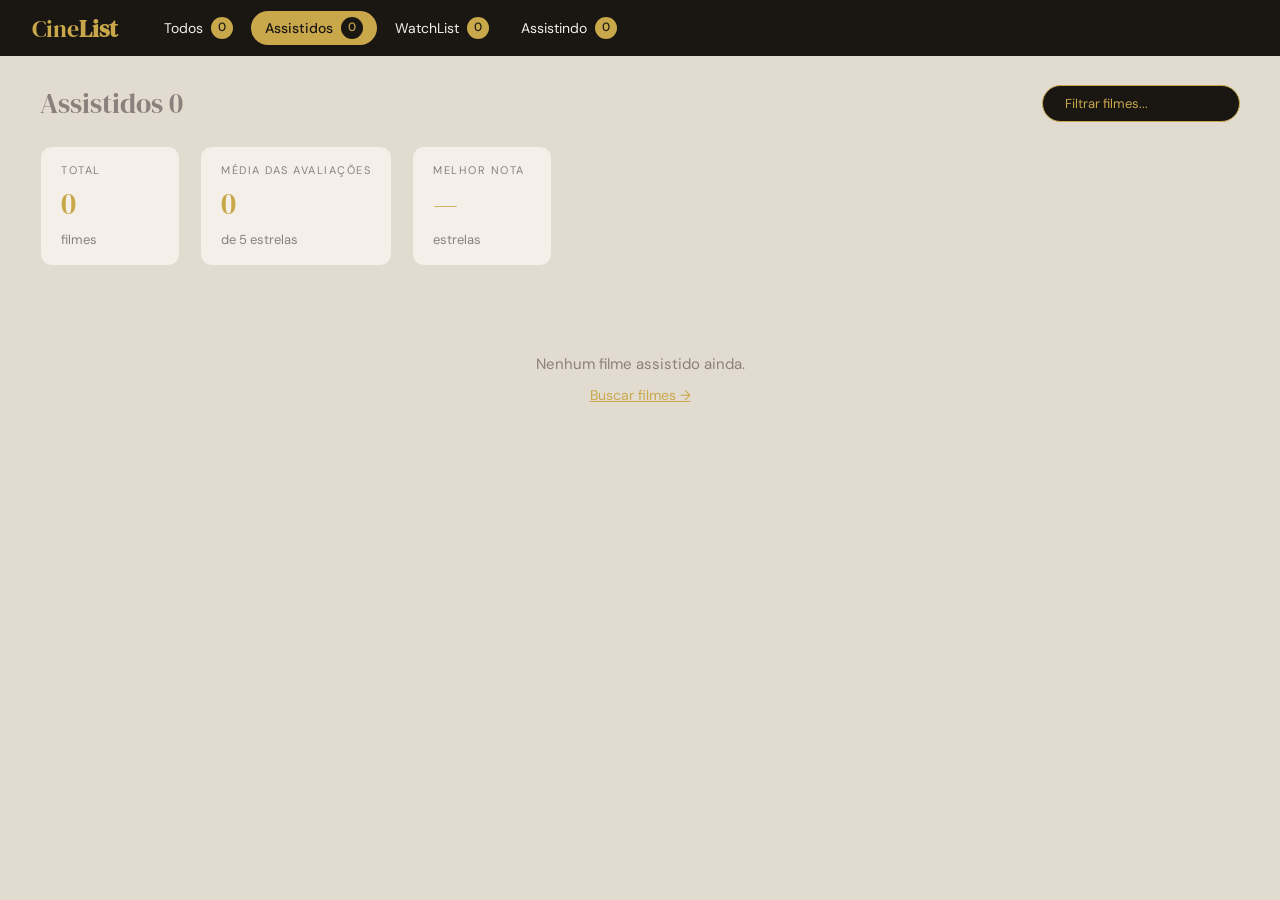
==== assistidos.html @ 78047ee7 "repaginacao" ====
<!DOCTYPE html>
<html lang="pt-br">
<head>
    <meta charset="UTF-8">
    <meta name="viewport" content="width=device-width, initial-scale=1.0">
    <title>CineList — Assistidos</title>
    <link href="https://fonts.googleapis.com/css2?family=DM+Serif+Display:ital@0;1&family=DM+Sans:opsz,wght@9..40,300;9..40,400;9..40,500&display=swap" rel="stylesheet">
    <link rel="stylesheet" href="style.css">
</head>
<body>
    <header class="header">
        <h1>Cine<strong>List</strong></h1>
        <nav class="menu">
            <a href="todos.html">Todos <span id="nav-todos">0</span></a>
            <a href="assistidos.html" class="ativo">Assistidos <span id="nav-assistidos">0</span></a>
            <a href="watchlist.html">WatchList <span id="nav-watchlist">0</span></a>
            <a href="assistindo.html">Assistindo <span id="nav-assistindo">0</span></a>
        </nav>
    </header>

    <main>
        <div id="todos">
            <h2>Assistidos <span id="contador">0</span></h2>
            <div id="pesquisa">
                <input type="text" id="buscador" placeholder="Filtrar filmes...">
            </div>
        </div>

        <div class="cards">
            <div class="card">
                <p class="label">Total</p>
                <h2 id="card-total">0</h2>
                <span>filmes</span>
            </div>
            <div class="card">
                <p class="label">Média das avaliações</p>
                <h2 id="card-media">0</h2>
                <span>de 5 estrelas</span>
            </div>
            <div class="card">
                <p class="label">Melhor nota</p>
                <h2 id="card-melhor">—</h2>
                <span>estrelas</span>
            </div>
        </div>

        <div class="filmes" id="lista-filmes"></div>

        <div id="vazio" class="vazio hidden">
            <p>Nenhum filme assistido ainda.</p>
            <a href="index.html">Buscar filmes →</a>
        </div>
    </main>

    <!-- MODAL DE DETALHES -->
    <div id="modal">
        <div class="modal-content">
            <h2 id="tituloFilme"></h2>
            <img id="posterDetalhe" style="width:100%; border-radius:10px;" alt="">
            <p id="descricaoFilme"></p>
            <p id="suaNota"></p>

            <label>Alterar nota</label>
            <div class="rating">
                <span data-value="1">★</span>
                <span data-value="2">★</span>
                <span data-value="3">★</span>
                <span data-value="4">★</span>
                <span data-value="5">★</span>
            </div>

            <label>Categoria</label>
            <select id="categoriaFilme">
                <option value="Favorito">Favorito</option>
                <option value="Assistido">Assistido</option>
                <option value="Quero ver">Quero ver</option>
                <option value="Assistindo">Assistindo</option>
            </select>

            <div class="modal-actions">
                <button id="salvar">Salvar</button>
                <button id="remover" class="btn-remover">Remover</button>
                <button id="fecharModal">Cancelar</button>
            </div>
        </div>
    </div>

    <script src="shared.js"></script>
    <script>
        inicializarPagina("Assistido");
    </script>
</body>
</html>
---- style.css ----
@import url('https://fonts.googleapis.com/css2?family=DM+Serif+Display:ital@0;1&family=DM+Sans:opsz,wght@9..40,300;9..40,400;9..40,500&display=swap');

:root {
    --cream: #eae4dc;
    --card-bg: #f4efe9;
    --ink: #1a1612;
    --gold: #C9A84C;
    --muted: #8a817c;
    --border: #e2dbd0;
}

* {
    box-sizing: border-box;
    margin: 0;
    padding: 0;
}

body {
    background-color: var(--border);
    font-family: 'DM Sans', sans-serif;
    color: var(--ink);
    font-size: 16px; /* CORRIGIDO: estava 30px, deixava tudo gigante */
}

/* ---- HEADER ---- */
.header {
    background-color: var(--ink);
    padding: 0 32px;
    height: 56px;
    display: flex;
    align-items: center;
    gap: 32px;
}

.header h1 {
    color: var(--gold);
    font-family: 'DM Serif Display', serif;
    font-weight: 400;
    font-size: 24px;
    white-space: nowrap;
    flex-shrink: 0;
}

.menu {
    display: flex;
    gap: 4px;
    flex: 1;
}

.menu a {
    display: flex;
    align-items: center;
    gap: 8px;
    padding: 6px 14px;
    border-radius: 999px;
    background: transparent;
    border: none;
    color: var(--card-bg);
    text-decoration: none;
    font-size: 14px;
    transition: background 0.15s, color 0.15s;
}

.menu a:hover {
    color: var(--ink);
    background: var(--gold);
}

.menu a span {
    background-color: var(--gold);
    color: var(--ink);
    padding: 1px 7px;
    border-radius: 999px;
    font-size: 12px;
    font-weight: 500;
    line-height: 1.6;
}

.menu a:hover span {
    background: #000000;
    color: var(--card-bg);
}

/* ---- MAIN ---- */
main {
    padding: 28px 40px;
}

#todos {
    display: flex;
    justify-content: space-between;
    align-items: center;
    margin-bottom: 24px;
}

#todos h2 {
    font-family: 'DM Serif Display', serif;
    font-size: 28px;
    font-weight: 400;
    color: var(--muted);
}

#pesquisa {
    display: flex;
    gap: 10px;
    align-items: center;
}

/* ---- BOTÕES DE PESQUISA ---- */
#buscar,
#adicionarModal {
    background-color: var(--ink);
    color: var(--gold);
    border: 1px solid var(--gold);
    border-radius: 20px;
    padding: 9px 22px;
    font-family: 'DM Sans', sans-serif;
    font-size: 13px;
    cursor: pointer;
    transition: background 0.2s, color 0.2s;
}

#buscar:hover,
#adicionarModal:hover {
    background-color: var(--gold);
    color: var(--ink);
    font-weight: bold;
}

#adicionarModal {
    border: 2px solid var(--border);
    font-weight: bold;
}

#buscador {
    background-color: var(--ink);
    color: var(--gold);
    border: 1px solid var(--gold);
    border-radius: 20px;
    padding: 9px 22px;
    font-family: 'DM Sans', sans-serif;
    font-size: 13px;
    cursor: text;
    transition: background 0.2s, color 0.2s;
    outline: none;
}

#buscador:hover,
#buscador:focus {
    background-color: var(--gold);
    color: var(--ink);
}

#buscador::placeholder {
    color: var(--gold);
}

#buscador:hover::placeholder,
#buscador:focus::placeholder {
    color: var(--ink);
}

/* ---- CARDS DE STATS ---- */
.cards {
    display: flex;
    gap: 20px;
    flex-wrap: wrap;
    margin-bottom: 28px;
}

.card {
    background-color: var(--card-bg);
    padding: 16px 20px;
    border-radius: 12px;
    min-width: 140px;
    border: 1px solid var(--border);
    transition: transform 0.2s, background 0.2s;
}

.card .label {
    font-size: 11px;
    letter-spacing: 1.5px;
    text-transform: uppercase;
    color: var(--muted);
    margin: 0 0 6px;
}

.card h2 {
    font-family: 'DM Serif Display', serif;
    font-size: 30px;
    font-weight: 400;
    color: var(--gold);
    margin: 0 0 4px;
}

.card span {
    font-size: 13px;
    color: var(--muted);
}

.card:hover {
    transform: scale(1.05);
    background-color: var(--muted);
}

.card:hover .label {
    color: var(--ink);
}

.card:hover span {
    color: var(--ink);
}

/* ---- FILTROS ---- */
.filtros {
    display: flex;
    gap: 4px;
    flex-wrap: wrap;
}

/* CORRIGIDO: era #categoria (id duplicado), agora é .categoria */
.categoria a {
    display: inline-flex;
    align-items: center;
    padding: 6px 16px;
    margin: 4px;
    border-radius: 999px;
    background: var(--card-bg);
    border: 1px solid var(--border);
    color: var(--gold);
    text-decoration: none;
    font-size: 13px;
    font-weight: 500;
    transition: background 0.15s, color 0.15s;
}

.categoria a:hover {
    color: var(--ink);
    background: var(--gold);
}

/* ---- FILMES ---- */
.filmes {
    display: flex;
    flex-wrap: wrap;
    gap: 20px;
}

.movie {
    background-color: var(--card-bg);
    border: 1px solid var(--border);
    border-radius: 12px;
    overflow: hidden;
    width: 200px;
    padding: 10px;
    transition: transform 0.2s, box-shadow 0.2s;
    cursor: pointer;
    position: relative;
    display: flex;
    flex-direction: column;
    gap: 8px;
}

.movie:hover {
    transform: translateY(-4px);
    box-shadow: 0 10px 24px rgba(0,0,0,0.12);
}

.movie img {
    width: 100%;
    aspect-ratio: 2/3;
    object-fit: cover;
    border-radius: 8px;
    display: block;
}

.movie .nome {
    font-family: 'DM Serif Display', serif;
    font-size: 14px;
    color: var(--gold);
    text-decoration: underline;
}

.movie .diretor,
.movie .genero {
    font-size: 12px;
    color: var(--muted);
}

.status {
    display: inline-block;
    background-color: var(--gold);
    color: var(--ink);
    font-size: 11px;
    font-weight: 500;
    padding: 2px 8px;
    border-radius: 999px;
    position: absolute;
    top: 14px;
    right: 14px;
}

/* ---- MODAL ---- */

/* CORRIGIDO: era display:none com classe .hidden no HTML;
   agora o modal começa oculto via CSS e ativa com .active */
#modal {
    position: fixed;
    inset: 0;
    background: rgba(0, 0, 0, 0.65);
    backdrop-filter: blur(6px);
    display: none;          /* oculto por padrão */
    align-items: center;
    justify-content: center;
    z-index: 9999;
}

#modal.active {
    display: flex;          /* visível quando JS adiciona .active */
}

.modal-content {
    background: var(--card-bg);
    color: var(--ink);
    padding: 28px;
    border-radius: 20px;
    border: 1px solid var(--border);
    width: 420px;
    max-width: 90%;
    max-height: 90vh;
    overflow-y: auto;
    display: flex;
    flex-direction: column;
    gap: 14px;
    box-shadow: 0 20px 60px rgba(0,0,0,0.25);
    animation: fadeIn 0.25s ease;
}

.modal-content h2 {
    font-family: 'DM Serif Display', serif;
    color: var(--gold);
    font-size: 22px;
}

.modal-content label {
    font-size: 13px;
    color: var(--muted);
    font-weight: 500;
}

#infoExtra {
    font-size: 13px;
    color: var(--muted);
}

#descricaoFilme {
    font-size: 13px;
    color: var(--muted);
    line-height: 1.5;
}

#notaGeral,
#suaNota {
    font-size: 13px;
    font-weight: 400;
    color: var(--ink);
}

.rating {
    display: flex;
    gap: 6px;
}

.rating span {
    font-size: 26px;
    color: var(--border);
    cursor: pointer;
    transition: 0.2s;
}

.rating span:hover,
.rating span.active {
    color: var(--gold);
    transform: scale(1.2);
}

.modal-content select {
    padding: 10px;
    border-radius: 10px;
    border: 1px solid var(--border);
    background: white;
    font-family: 'DM Sans', sans-serif;
    font-size: 14px;
    color: var(--ink);
}

.modal-actions {
    display: flex;
    justify-content: space-between;
    gap: 10px;
}

.modal-actions button {
    flex: 1;
    padding: 10px;
    border-radius: 999px;
    border: none;
    font-size: 14px;
    font-weight: bold;
    cursor: pointer;
    transition: 0.2s;
}

#salvar {
    background: var(--gold);
    color: var(--ink);
}

#salvar:hover {
    transform: scale(1.05);
}

#fecharModal {
    background: transparent;
    border: 1px solid var(--border) !important;
    color: var(--ink);
}

#fecharModal:hover {
    background: var(--border);
}

@keyframes fadeIn {
    from {
        opacity: 0;
        transform: translateY(10px);
    }
    to {
        opacity: 1;
        transform: translateY(0);
    }
}

/* ---- LINK ATIVO NO MENU ---- */
.menu a.ativo {
    background: var(--gold);
    color: var(--ink);
    font-weight: 500;
}

.menu a.ativo span {
    background: var(--ink);
    color: var(--gold);
}

/* ---- BOTÃO REMOVER ---- */
.btn-remover {
    background: transparent !important;
    border: 1px solid #c0392b !important;
    color: #c0392b !important;
}

.btn-remover:hover {
    background: #c0392b !important;
    color: #fff !important;
}

/* ---- ESTADO VAZIO ---- */
.vazio {
    text-align: center;
    padding: 60px 20px;
    color: var(--muted);
    font-size: 15px;
    display: flex;
    flex-direction: column;
    align-items: center;
    gap: 12px;
}

.vazio a {
    color: var(--gold);
    text-decoration: underline;
    font-size: 14px;
}

.hidden {
    display: none !important;
}

/* ---- TOAST ---- */
#toast {
    position: fixed;
    bottom: 32px;
    left: 50%;
    transform: translateX(-50%) translateY(20px);
    background: var(--ink);
    color: var(--gold);
    border: 1px solid var(--gold);
    padding: 10px 24px;
    border-radius: 999px;
    font-size: 14px;
    font-weight: 500;
    opacity: 0;
    pointer-events: none;
    transition: opacity 0.3s ease, transform 0.3s ease;
    z-index: 99999;
}

#toast.show {
    opacity: 1;
    transform: translateX(-50%) translateY(0);
}
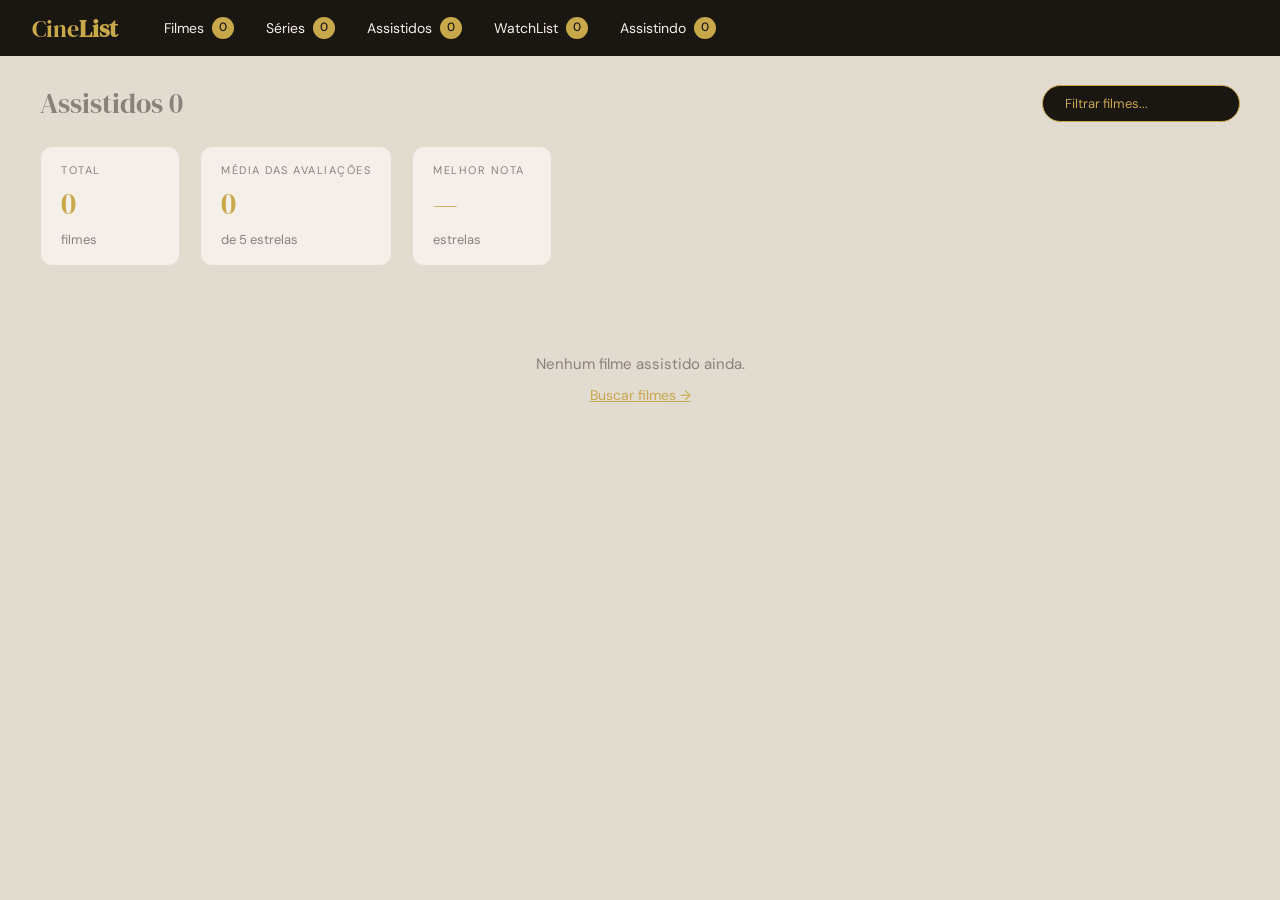
==== commit cc4f1ad5: "series" ====
--- a/assistidos.html
+++ b/assistidos.html
@@ -8,16 +8,16 @@
     <link rel="stylesheet" href="style.css">
 </head>
 <body>
-    <header class="header">
-        <h1>Cine<strong>List</strong></h1>
-        <nav class="menu">
-            <a href="todos.html">Todos <span id="nav-todos">0</span></a>
-            <a href="assistidos.html" class="ativo">Assistidos <span id="nav-assistidos">0</span></a>
-            <a href="watchlist.html">WatchList <span id="nav-watchlist">0</span></a>
-            <a href="assistindo.html">Assistindo <span id="nav-assistindo">0</span></a>
-        </nav>
-    </header>
-
+<header class="header">
+    <h1>Cine<strong>List</strong></h1>
+    <nav class="menu">
+        <a href="index.html">Filmes <span id="nav-count-filmes">0</span></a>
+        <a href="series.html">Séries <span id="nav-count-series">0</span></a>
+        <a href="assistidos.html">Assistidos <span id="nav-count-assistidos">0</span></a>
+        <a href="watchlist.html">WatchList <span id="nav-count-watchlist">0</span></a>
+        <a href="assistindo.html">Assistindo <span id="nav-count-assistindo">0</span></a>
+    </nav>
+</header>
     <main>
         <div id="todos">
             <h2>Assistidos <span id="contador">0</span></h2>
@@ -84,7 +84,7 @@
             </div>
         </div>
     </div>
-
+    <script src="nav-counts.js"></script>
     <script src="shared.js"></script>
     <script>
         inicializarPagina("Assistido");
--- a/style.css
+++ b/style.css
@@ -19,7 +19,7 @@
     background-color: var(--border);
     font-family: 'DM Sans', sans-serif;
     color: var(--ink);
-    font-size: 16px; /* CORRIGIDO: estava 30px, deixava tudo gigante */
+    font-size: 16px;
 }
 
 /* ---- HEADER ---- */
@@ -218,7 +218,6 @@
     flex-wrap: wrap;
 }
 
-/* CORRIGIDO: era #categoria (id duplicado), agora é .categoria */
 .categoria a {
     display: inline-flex;
     align-items: center;
@@ -301,22 +300,19 @@
 }
 
 /* ---- MODAL ---- */
-
-/* CORRIGIDO: era display:none com classe .hidden no HTML;
-   agora o modal começa oculto via CSS e ativa com .active */
 #modal {
     position: fixed;
     inset: 0;
     background: rgba(0, 0, 0, 0.65);
     backdrop-filter: blur(6px);
-    display: none;          /* oculto por padrão */
+    display: none;
     align-items: center;
     justify-content: center;
     z-index: 9999;
 }
 
 #modal.active {
-    display: flex;          /* visível quando JS adiciona .active */
+    display: flex;
 }
 
 .modal-content {
@@ -431,14 +427,8 @@
 }
 
 @keyframes fadeIn {
-    from {
-        opacity: 0;
-        transform: translateY(10px);
-    }
-    to {
-        opacity: 1;
-        transform: translateY(0);
-    }
+    from { opacity: 0; transform: translateY(10px); }
+    to { opacity: 1; transform: translateY(0); }
 }
 
 /* ---- LINK ATIVO NO MENU ---- */
@@ -509,4 +499,203 @@
 #toast.show {
     opacity: 1;
     transform: translateX(-50%) translateY(0);
+}
+
+/* ---- FILTRO ATIVO ---- */
+.categoria a.filtro-ativo {
+    background: var(--gold);
+    color: var(--ink);
+    border-color: var(--gold);
+    font-weight: 500;
+}
+
+/* nota do TMDB nos cards */
+.nota-tmdb {
+    font-size: 12px;
+    color: var(--muted);
+}
+
+/* ======================================
+   NOVOS ESTILOS — SÉRIES
+   ====================================== */
+
+/* Toggle Filme / Série */
+.tipo-toggle {
+    display: flex;
+    background: var(--ink);
+    border-radius: 999px;
+    padding: 3px;
+    gap: 2px;
+    border: 1px solid var(--gold);
+}
+
+.toggle-btn {
+    background: transparent;
+    border: none;
+    color: var(--gold);
+    font-family: 'DM Sans', sans-serif;
+    font-size: 13px;
+    padding: 5px 16px;
+    border-radius: 999px;
+    cursor: pointer;
+    transition: background 0.15s, color 0.15s;
+}
+
+.toggle-btn.active {
+    background: var(--gold);
+    color: var(--ink);
+    font-weight: 500;
+}
+
+/* Badge tipo (Filme / Série) no card */
+.badge-tipo {
+    position: absolute;
+    top: 14px;
+    left: 14px;
+    font-size: 10px;
+    font-weight: 600;
+    padding: 2px 8px;
+    border-radius: 999px;
+    letter-spacing: 0.4px;
+}
+
+.badge-filme {
+    background: rgba(201, 168, 76, 0.15);
+    color: var(--gold);
+    border: 1px solid var(--gold);
+}
+
+.badge-serie {
+    background: rgba(26, 22, 18, 0.75);
+    color: var(--card-bg);
+    border: 1px solid var(--card-bg);
+}
+
+/* Seção de séries no modal */
+#secao-series {
+    display: flex;
+    flex-direction: column;
+    gap: 10px;
+}
+
+/* Abas de temporadas */
+.seasons-tabs {
+    display: flex;
+    gap: 6px;
+    flex-wrap: wrap;
+}
+
+.s-tab {
+    background: transparent;
+    border: 1px solid var(--border);
+    border-radius: 999px;
+    padding: 4px 14px;
+    font-size: 12px;
+    font-family: 'DM Sans', sans-serif;
+    color: var(--muted);
+    cursor: pointer;
+    transition: all 0.15s;
+}
+
+.s-tab:hover {
+    border-color: var(--gold);
+    color: var(--gold);
+}
+
+.s-tab.active {
+    background: var(--gold);
+    color: var(--ink);
+    border-color: var(--gold);
+    font-weight: 500;
+}
+
+/* Lista de episódios */
+#episodios-lista {
+    display: flex;
+    flex-direction: column;
+    gap: 6px;
+    max-height: 220px;
+    overflow-y: auto;
+    padding-right: 4px;
+}
+
+#episodios-lista::-webkit-scrollbar {
+    width: 4px;
+}
+
+#episodios-lista::-webkit-scrollbar-track {
+    background: var(--border);
+    border-radius: 4px;
+}
+
+#episodios-lista::-webkit-scrollbar-thumb {
+    background: var(--gold);
+    border-radius: 4px;
+}
+
+.ep-row {
+    display: flex;
+    align-items: center;
+    justify-content: space-between;
+    background: var(--cream);
+    border: 1px solid var(--border);
+    border-radius: 8px;
+    padding: 7px 12px;
+    gap: 8px;
+}
+
+.ep-info {
+    display: flex;
+    align-items: center;
+    gap: 8px;
+    flex: 1;
+    min-width: 0;
+}
+
+.ep-num {
+    font-size: 11px;
+    font-weight: 600;
+    color: var(--gold);
+    flex-shrink: 0;
+}
+
+.ep-nome {
+    font-size: 12px;
+    color: var(--ink);
+    white-space: nowrap;
+    overflow: hidden;
+    text-overflow: ellipsis;
+}
+
+.ep-stars {
+    display: flex;
+    gap: 3px;
+    flex-shrink: 0;
+}
+
+.ep-star {
+    font-size: 14px;
+    color: var(--border);
+    cursor: pointer;
+    transition: color 0.15s, transform 0.1s;
+}
+
+.ep-star:hover,
+.ep-star.active {
+    color: var(--gold);
+}
+
+.ep-star:hover {
+    transform: scale(1.2);
+}
+
+/* ---- LOGO CLICÁVEL ---- */
+.logo-link {
+    text-decoration: none;
+    flex-shrink: 0;
+}
+
+.logo-link:hover h1 {
+    opacity: 0.85;
+    transition: opacity 0.15s;
 }
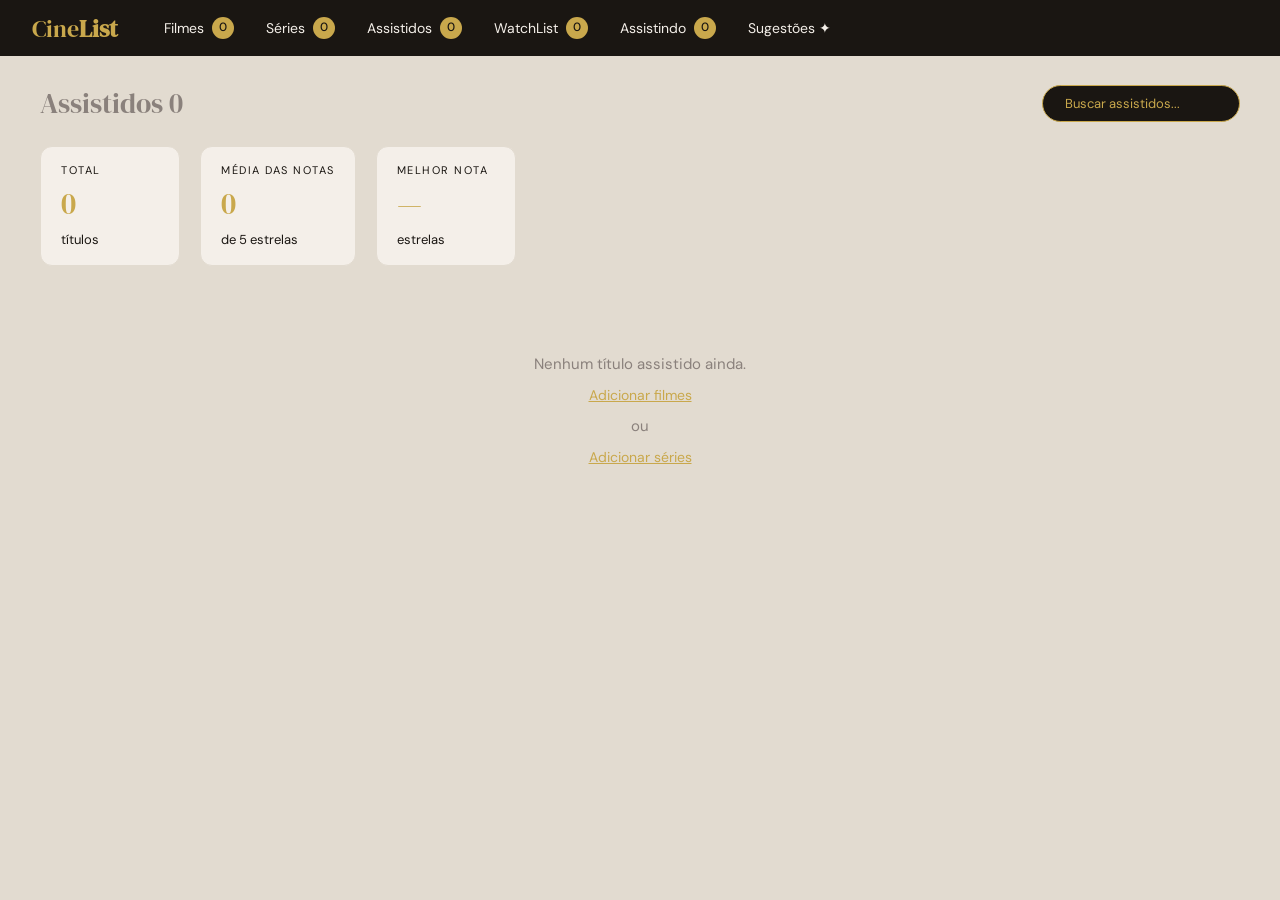
==== commit 70630c8c: "consertar erros" ====
--- a/assistidos.html
+++ b/assistidos.html
@@ -8,21 +8,23 @@
     <link rel="stylesheet" href="style.css">
 </head>
 <body>
-<header class="header">
-    <h1>Cine<strong>List</strong></h1>
-    <nav class="menu">
-        <a href="index.html">Filmes <span id="nav-count-filmes">0</span></a>
-        <a href="series.html">Séries <span id="nav-count-series">0</span></a>
-        <a href="assistidos.html">Assistidos <span id="nav-count-assistidos">0</span></a>
-        <a href="watchlist.html">WatchList <span id="nav-count-watchlist">0</span></a>
-        <a href="assistindo.html">Assistindo <span id="nav-count-assistindo">0</span></a>
-    </nav>
-</header>
+    <header class="header">
+        <a href="index.html" class="logo-link"><h1>Cine<strong>List</strong></h1></a>
+        <nav class="menu">
+            <a href="index.html">Filmes <span id="nav-count-filmes">0</span></a>
+            <a href="series.html">Séries <span id="nav-count-series">0</span></a>
+            <a href="assistidos.html">Assistidos <span id="nav-count-assistidos">0</span></a>
+            <a href="watchlist.html">WatchList <span id="nav-count-watchlist">0</span></a>
+            <a href="assistindo.html">Assistindo <span id="nav-count-assistindo">0</span></a>
+            <a href="sugestoes.html">Sugestões ✦</a>
+        </nav>
+    </header>
+
     <main>
         <div id="todos">
             <h2>Assistidos <span id="contador">0</span></h2>
             <div id="pesquisa">
-                <input type="text" id="buscador" placeholder="Filtrar filmes...">
+                <input type="text" id="buscador" placeholder="Buscar assistidos...">
             </div>
         </div>
 
@@ -30,10 +32,10 @@
             <div class="card">
                 <p class="label">Total</p>
                 <h2 id="card-total">0</h2>
-                <span>filmes</span>
+                <span>títulos</span>
             </div>
             <div class="card">
-                <p class="label">Média das avaliações</p>
+                <p class="label">Média das notas</p>
                 <h2 id="card-media">0</h2>
                 <span>de 5 estrelas</span>
             </div>
@@ -44,15 +46,13 @@
             </div>
         </div>
 
-        <div class="filmes" id="lista-filmes"></div>
-
+        <div id="lista-filmes" class="filmes"></div>
         <div id="vazio" class="vazio hidden">
-            <p>Nenhum filme assistido ainda.</p>
-            <a href="index.html">Buscar filmes →</a>
+            <p>Nenhum título assistido ainda.</p>
+            <a href="index.html">Adicionar filmes</a> ou <a href="series.html">Adicionar séries</a>
         </div>
     </main>
 
-    <!-- MODAL DE DETALHES -->
     <div id="modal">
         <div class="modal-content">
             <h2 id="tituloFilme"></h2>
@@ -60,7 +60,7 @@
             <p id="descricaoFilme"></p>
             <p id="suaNota"></p>
 
-            <label>Alterar nota</label>
+            <label>Nota</label>
             <div class="rating">
                 <span data-value="1">★</span>
                 <span data-value="2">★</span>
@@ -73,9 +73,13 @@
             <select id="categoriaFilme">
                 <option value="Favorito">Favorito</option>
                 <option value="Assistido">Assistido</option>
+                <option value="Assistindo">Assistindo</option>
                 <option value="Quero ver">Quero ver</option>
-                <option value="Assistindo">Assistindo</option>
             </select>
+
+            <label style="display:flex; align-items:center; gap:8px; font-size:14px;">
+                <input type="checkbox" id="watchlist"> Adicionar à Watchlist
+            </label>
 
             <div class="modal-actions">
                 <button id="salvar">Salvar</button>
@@ -84,10 +88,9 @@
             </div>
         </div>
     </div>
-    <script src="nav-counts.js"></script>
+
+    <script src="nav_counts.js"></script>
     <script src="shared.js"></script>
-    <script>
-        inicializarPagina("Assistido");
-    </script>
+    <script>inicializarPagina("Assistido");</script>
 </body>
 </html>
--- a/style.css
+++ b/style.css
@@ -181,7 +181,7 @@
     font-size: 11px;
     letter-spacing: 1.5px;
     text-transform: uppercase;
-    color: var(--muted);
+    color: var(--ink);
     margin: 0 0 6px;
 }
 
@@ -195,7 +195,7 @@
 
 .card span {
     font-size: 13px;
-    color: var(--muted);
+    color: var(--ink);
 }
 
 .card:hover {
@@ -238,7 +238,6 @@
     background: var(--gold);
 }
 
-/* ---- FILMES ---- */
 .filmes {
     display: flex;
     flex-wrap: wrap;
@@ -275,15 +274,15 @@
 
 .movie .nome {
     font-family: 'DM Serif Display', serif;
-    font-size: 14px;
+    font-size: 20px;
     color: var(--gold);
     text-decoration: underline;
 }
 
 .movie .diretor,
 .movie .genero {
-    font-size: 12px;
-    color: var(--muted);
+    font-size: 16px;
+    color: var(--ink);
 }
 
 .status {
@@ -299,7 +298,6 @@
     right: 14px;
 }
 
-/* ---- MODAL ---- */
 #modal {
     position: fixed;
     inset: 0;
@@ -431,7 +429,6 @@
     to { opacity: 1; transform: translateY(0); }
 }
 
-/* ---- LINK ATIVO NO MENU ---- */
 .menu a.ativo {
     background: var(--gold);
     color: var(--ink);
@@ -443,7 +440,6 @@
     color: var(--gold);
 }
 
-/* ---- BOTÃO REMOVER ---- */
 .btn-remover {
     background: transparent !important;
     border: 1px solid #c0392b !important;
@@ -455,7 +451,6 @@
     color: #fff !important;
 }
 
-/* ---- ESTADO VAZIO ---- */
 .vazio {
     text-align: center;
     padding: 60px 20px;
@@ -477,7 +472,6 @@
     display: none !important;
 }
 
-/* ---- TOAST ---- */
 #toast {
     position: fixed;
     bottom: 32px;
@@ -501,25 +495,11 @@
     transform: translateX(-50%) translateY(0);
 }
 
-/* ---- FILTRO ATIVO ---- */
-.categoria a.filtro-ativo {
-    background: var(--gold);
-    color: var(--ink);
-    border-color: var(--gold);
-    font-weight: 500;
-}
-
-/* nota do TMDB nos cards */
 .nota-tmdb {
     font-size: 12px;
     color: var(--muted);
 }
 
-/* ======================================
-   NOVOS ESTILOS — SÉRIES
-   ====================================== */
-
-/* Toggle Filme / Série */
 .tipo-toggle {
     display: flex;
     background: var(--ink);
@@ -547,7 +527,6 @@
     font-weight: 500;
 }
 
-/* Badge tipo (Filme / Série) no card */
 .badge-tipo {
     position: absolute;
     top: 14px;
@@ -571,14 +550,12 @@
     border: 1px solid var(--card-bg);
 }
 
-/* Seção de séries no modal */
 #secao-series {
     display: flex;
     flex-direction: column;
     gap: 10px;
 }
 
-/* Abas de temporadas */
 .seasons-tabs {
     display: flex;
     gap: 6px;
@@ -609,7 +586,6 @@
     font-weight: 500;
 }
 
-/* Lista de episódios */
 #episodios-lista {
     display: flex;
     flex-direction: column;
@@ -689,7 +665,6 @@
     transform: scale(1.2);
 }
 
-/* ---- LOGO CLICÁVEL ---- */
 .logo-link {
     text-decoration: none;
     flex-shrink: 0;
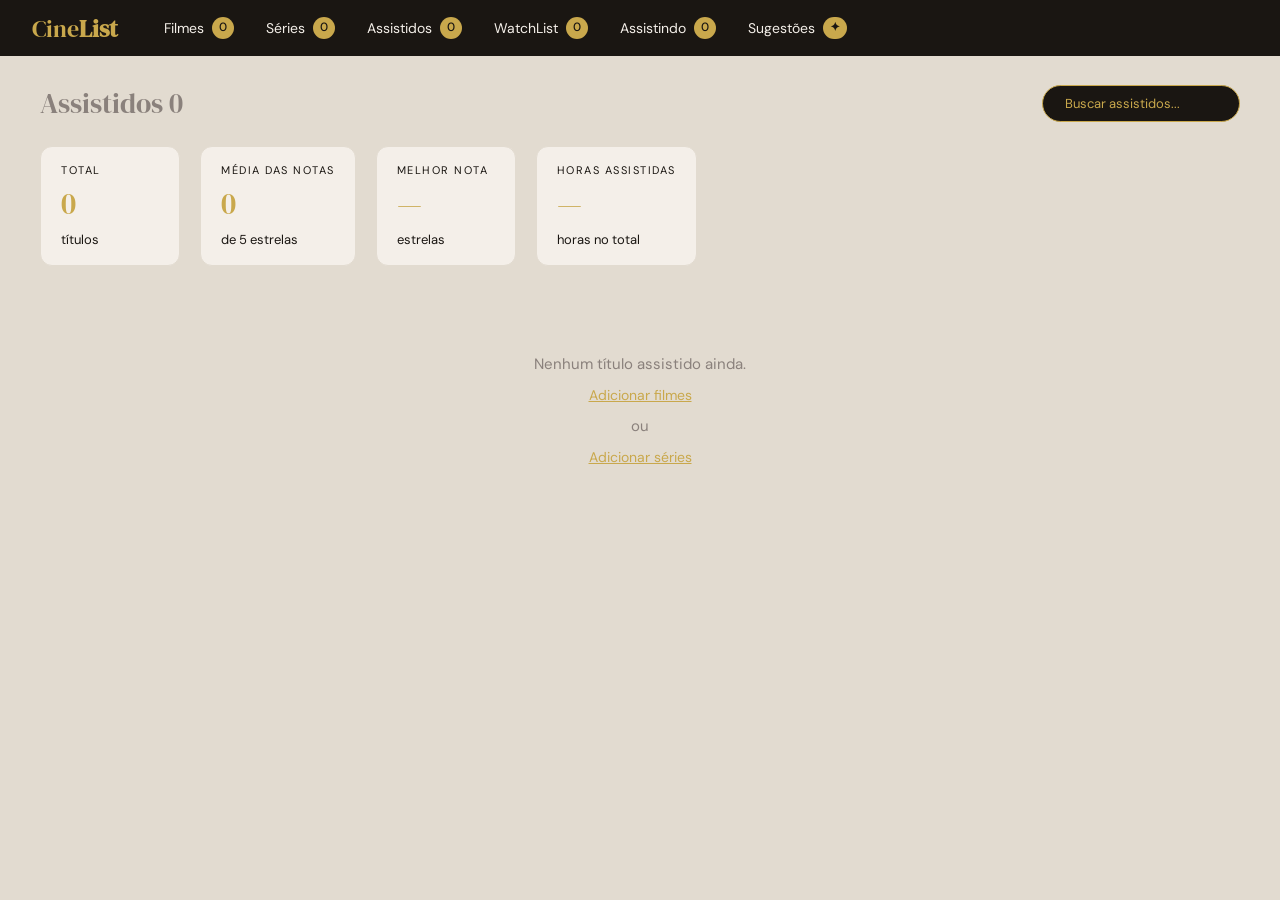
==== commit 136fbd8f: "melhorias" ====
--- a/assistidos.html
+++ b/assistidos.html
@@ -13,10 +13,10 @@
         <nav class="menu">
             <a href="index.html">Filmes <span id="nav-count-filmes">0</span></a>
             <a href="series.html">Séries <span id="nav-count-series">0</span></a>
-            <a href="assistidos.html">Assistidos <span id="nav-count-assistidos">0</span></a>
+            <a href="assistidos.html" class="active">Assistidos <span id="nav-count-assistidos">0</span></a>
             <a href="watchlist.html">WatchList <span id="nav-count-watchlist">0</span></a>
             <a href="assistindo.html">Assistindo <span id="nav-count-assistindo">0</span></a>
-            <a href="sugestoes.html">Sugestões ✦</a>
+            <a href="sugestoes.html">Sugestões <span class="menu-star">✦</span></a>
         </nav>
     </header>
 
@@ -44,8 +44,14 @@
                 <h2 id="card-melhor">—</h2>
                 <span>estrelas</span>
             </div>
+            <div class="card">
+                <p class="label">Horas assistidas</p>
+                <h2 id="card-horas">—</h2>
+                <span>horas no total</span>
+            </div>
         </div>
 
+        <div id="feedback-filtro" class="feedback-filtro hidden"></div>
         <div id="lista-filmes" class="filmes"></div>
         <div id="vazio" class="vazio hidden">
             <p>Nenhum título assistido ainda.</p>
@@ -93,4 +99,4 @@
     <script src="shared.js"></script>
     <script>inicializarPagina("Assistido");</script>
 </body>
-</html>+</html>
--- a/style.css
+++ b/style.css
@@ -74,6 +74,12 @@
     font-size: 12px;
     font-weight: 500;
     line-height: 1.6;
+}
+
+.menu a .menu-star {
+    min-width: 22px;
+    justify-content: center;
+    font-weight: 700;
 }
 
 .menu a:hover span {
@@ -468,6 +474,120 @@
     font-size: 14px;
 }
 
+.vazio button,
+.feedback-filtro button {
+    background: transparent;
+    border: 1px solid var(--gold);
+    color: var(--gold);
+    border-radius: 999px;
+    padding: 8px 16px;
+    font-size: 13px;
+    cursor: pointer;
+    transition: background 0.15s, color 0.15s;
+}
+
+.vazio button:hover,
+.feedback-filtro button:hover {
+    background: var(--gold);
+    color: var(--ink);
+}
+
+.feedback-filtro {
+    margin: 0 0 18px;
+    padding: 14px 16px;
+    border: 1px solid rgba(201, 168, 76, 0.45);
+    border-radius: 14px;
+    background: linear-gradient(135deg, rgba(244, 239, 233, 0.95), rgba(234, 228, 220, 0.85));
+    display: flex;
+    align-items: center;
+    justify-content: space-between;
+    gap: 14px;
+    color: var(--ink);
+}
+
+.feedback-filtro p {
+    font-size: 14px;
+    color: var(--muted);
+}
+
+.watchlist-toolbar {
+    display: flex;
+    align-items: center;
+    justify-content: space-between;
+    gap: 16px;
+    margin-bottom: 16px;
+}
+
+.watchlist-hint {
+    color: var(--muted);
+    font-size: 14px;
+}
+
+.watchlist-controls {
+    display: flex;
+    gap: 10px;
+}
+
+.carousel-btn {
+    background: var(--ink);
+    color: var(--gold);
+    border: 1px solid var(--gold);
+    border-radius: 999px;
+    width: 40px;
+    height: 40px;
+    cursor: pointer;
+    transition: background 0.15s, color 0.15s, opacity 0.15s;
+}
+
+.carousel-btn:hover {
+    background: var(--gold);
+    color: var(--ink);
+}
+
+.carousel-btn:disabled {
+    opacity: 0.35;
+    cursor: not-allowed;
+}
+
+.filmes.watchlist-carousel {
+    flex-wrap: nowrap;
+    overflow-x: auto;
+    scroll-snap-type: x proximity;
+    padding-bottom: 8px;
+    scrollbar-width: thin;
+}
+
+.filmes.watchlist-carousel .movie {
+    flex: 0 0 200px;
+    scroll-snap-align: start;
+}
+
+.filmes.watchlist-carousel::-webkit-scrollbar {
+    height: 8px;
+}
+
+.filmes.watchlist-carousel::-webkit-scrollbar-thumb {
+    background: var(--gold);
+    border-radius: 999px;
+}
+
+.filmes.watchlist-carousel::-webkit-scrollbar-track {
+    background: rgba(138, 129, 124, 0.2);
+    border-radius: 999px;
+}
+
+@media (max-width: 780px) {
+    .watchlist-toolbar,
+    .feedback-filtro {
+        flex-direction: column;
+        align-items: stretch;
+    }
+
+    .watchlist-controls {
+        justify-content: flex-end;
+    }
+}
+
 .hidden {
     display: none !important;
 }
@@ -673,4 +793,4 @@
 .logo-link:hover h1 {
     opacity: 0.85;
     transition: opacity 0.15s;
-}+}
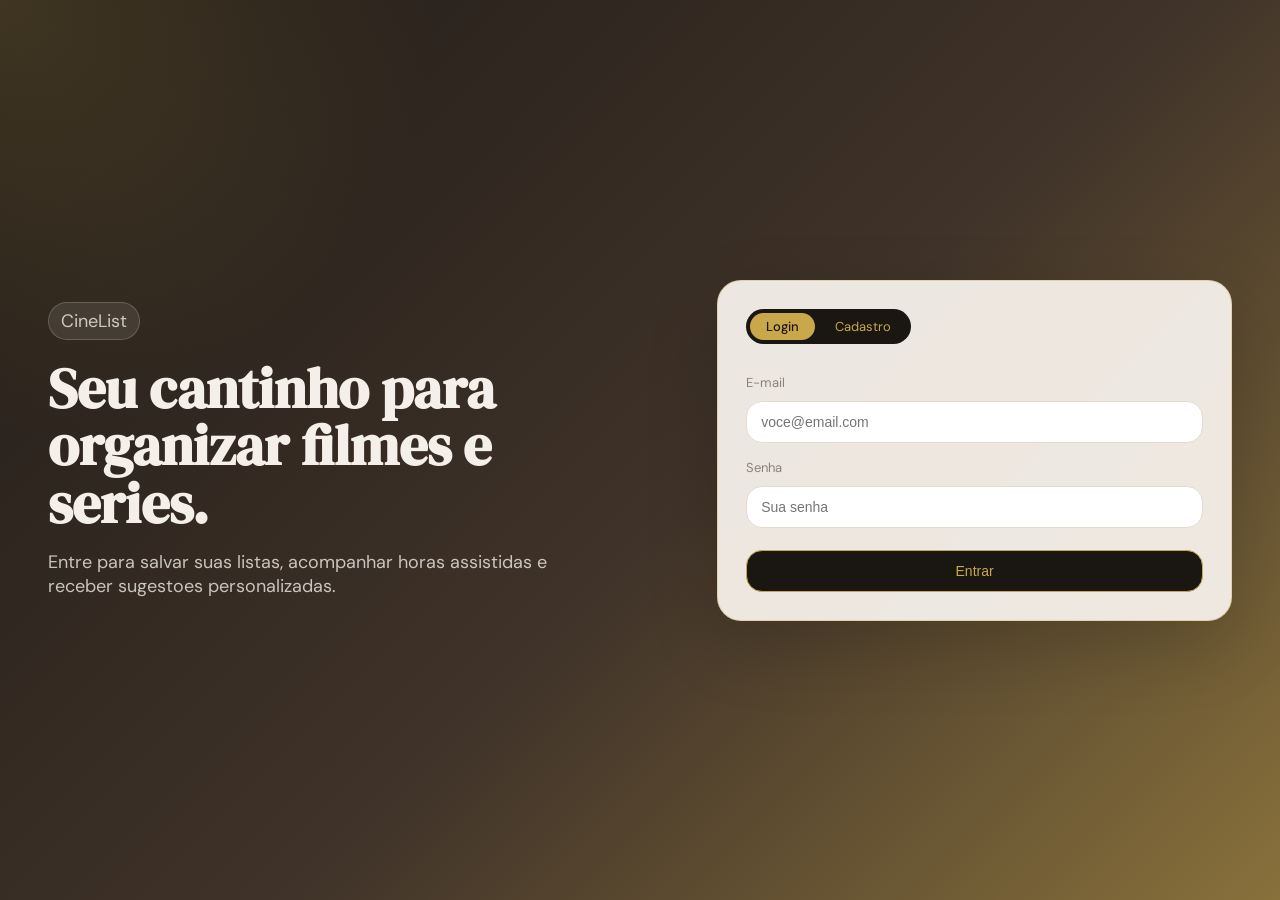
==== commit db8d909c: "ui page" ====
--- a/assistidos.html
+++ b/assistidos.html
@@ -8,12 +8,12 @@
     <link rel="stylesheet" href="style.css">
 </head>
 <body>
-    <header class="header">
+    <header class="header" role="banner">
         <a href="index.html" class="logo-link"><h1>Cine<strong>List</strong></h1></a>
         <nav class="menu">
             <a href="index.html">Filmes <span id="nav-count-filmes">0</span></a>
             <a href="series.html">Séries <span id="nav-count-series">0</span></a>
-            <a href="assistidos.html" class="active">Assistidos <span id="nav-count-assistidos">0</span></a>
+            <a href="assistidos.html">Assistidos <span id="nav-count-assistidos">0</span></a>
             <a href="watchlist.html">WatchList <span id="nav-count-watchlist">0</span></a>
             <a href="assistindo.html">Assistindo <span id="nav-count-assistindo">0</span></a>
             <a href="sugestoes.html">Sugestões <span class="menu-star">✦</span></a>
@@ -21,14 +21,15 @@
     </header>
 
     <main>
-        <div id="todos">
+        <section id="todos" aria-label="Resumo e busca de itens assistidos">
             <h2>Assistidos <span id="contador">0</span></h2>
-            <div id="pesquisa">
+            <div id="pesquisa" role="search" aria-label="Buscar assistidos">
+                <label class="sr-only" for="buscador">Buscar assistidos</label>
                 <input type="text" id="buscador" placeholder="Buscar assistidos...">
             </div>
-        </div>
+        </section>
 
-        <div class="cards">
+        <section class="cards" aria-label="Indicadores de títulos assistidos">
             <div class="card">
                 <p class="label">Total</p>
                 <h2 id="card-total">0</h2>
@@ -49,18 +50,18 @@
                 <h2 id="card-horas">—</h2>
                 <span>horas no total</span>
             </div>
-        </div>
+        </section>
 
         <div id="feedback-filtro" class="feedback-filtro hidden"></div>
-        <div id="lista-filmes" class="filmes"></div>
+        <section id="lista-filmes" class="filmes" aria-live="polite" aria-label="Lista de títulos assistidos"></section>
         <div id="vazio" class="vazio hidden">
             <p>Nenhum título assistido ainda.</p>
             <a href="index.html">Adicionar filmes</a> ou <a href="series.html">Adicionar séries</a>
         </div>
     </main>
 
-    <div id="modal">
-        <div class="modal-content">
+    <div id="modal" aria-hidden="true">
+        <div class="modal-content" role="dialog" aria-modal="true" aria-labelledby="tituloFilme">
             <h2 id="tituloFilme"></h2>
             <img id="posterDetalhe" style="width:100%; border-radius:10px;" alt="">
             <p id="descricaoFilme"></p>
@@ -95,6 +96,8 @@
         </div>
     </div>
 
+    <script src="auth.js"></script>
+    <script src="ui_shared.js"></script>
     <script src="nav_counts.js"></script>
     <script src="shared.js"></script>
     <script>inicializarPagina("Assistido");</script>
--- a/style.css
+++ b/style.css
@@ -22,6 +22,43 @@
     font-size: 16px;
 }
 
+.sr-only {
+    position: absolute;
+    width: 1px;
+    height: 1px;
+    padding: 0;
+    margin: -1px;
+    overflow: hidden;
+    clip: rect(0, 0, 0, 0);
+    white-space: nowrap;
+    border: 0;
+}
+
+.skip-link {
+    position: absolute;
+    top: -48px;
+    left: 16px;
+    background: var(--ink);
+    color: var(--gold);
+    border: 1px solid var(--gold);
+    border-radius: 999px;
+    padding: 10px 14px;
+    text-decoration: none;
+    z-index: 999999;
+}
+
+.skip-link:focus {
+    top: 16px;
+}
+
+.auth-page {
+    min-height: 100vh;
+    background:
+        radial-gradient(circle at top left, rgba(201, 168, 76, 0.18), transparent 28%),
+        linear-gradient(135deg, #201b17, #403329 55%, #c9a84c 140%);
+    color: var(--card-bg);
+}
+
 /* ---- HEADER ---- */
 .header {
     background-color: var(--ink);
@@ -45,6 +82,30 @@
     display: flex;
     gap: 4px;
     flex: 1;
+    align-items: center;
+}
+
+.menu-toggle {
+    display: none;
+    width: 42px;
+    height: 42px;
+    border-radius: 12px;
+    border: 1px solid rgba(201, 168, 76, 0.45);
+    background: transparent;
+    color: var(--gold);
+    align-items: center;
+    justify-content: center;
+    gap: 4px;
+    flex-direction: column;
+    cursor: pointer;
+}
+
+.menu-toggle span {
+    display: block;
+    width: 18px;
+    height: 2px;
+    background: currentColor;
+    border-radius: 999px;
 }
 
 .menu a {
@@ -66,6 +127,23 @@
     background: var(--gold);
 }
 
+.menu a:focus-visible,
+.auth-trigger:focus-visible,
+.toggle-btn:focus-visible,
+.carousel-btn:focus-visible,
+.categoria-chip:focus-visible,
+.modal-actions button:focus-visible,
+.menu-toggle:focus-visible,
+.movie:focus-visible,
+.rating [data-value]:focus-visible,
+.ep-star:focus-visible,
+#buscador:focus-visible,
+#buscar:focus-visible,
+#adicionarModal:focus-visible {
+    outline: 3px solid rgba(201, 168, 76, 0.45);
+    outline-offset: 3px;
+}
+
 .menu a span {
     background-color: var(--gold);
     color: var(--ink);
@@ -85,6 +163,237 @@
 .menu a:hover span {
     background: #000000;
     color: var(--card-bg);
+}
+
+.auth-user {
+    margin-left: auto;
+    position: relative;
+    display: flex;
+    align-items: center;
+}
+
+.auth-trigger {
+    background: transparent;
+    border: 1px solid rgba(201, 168, 76, 0.35);
+    border-radius: 999px;
+    padding: 6px 10px 6px 8px;
+    display: flex;
+    align-items: center;
+    gap: 10px;
+    cursor: pointer;
+    color: var(--card-bg);
+    min-width: 132px;
+}
+
+.auth-trigger:hover {
+    background: rgba(201, 168, 76, 0.1);
+}
+
+.auth-avatar {
+    width: 34px;
+    height: 34px;
+    border-radius: 50%;
+    border: 1px solid rgba(201, 168, 76, 0.45);
+    background: rgba(244, 239, 233, 0.08);
+    position: relative;
+    display: inline-flex;
+    align-items: center;
+    justify-content: center;
+    flex-shrink: 0;
+}
+
+.auth-avatar-head {
+    position: absolute;
+    top: 6px;
+    width: 9px;
+    height: 9px;
+    border-radius: 50%;
+    background: var(--gold);
+}
+
+.auth-avatar-body {
+    position: absolute;
+    bottom: 5px;
+    width: 16px;
+    height: 10px;
+    border-radius: 10px 10px 6px 6px;
+    background: var(--gold);
+}
+
+.auth-user-meta {
+    display: flex;
+    flex-direction: column;
+    align-items: flex-start;
+    line-height: 1.05;
+}
+
+.auth-user-label {
+    font-size: 10px;
+    text-transform: uppercase;
+    letter-spacing: 1px;
+    color: rgba(244, 239, 233, 0.6);
+    height: 15px;
+}
+
+.auth-user-name {
+    color: var(--card-bg);
+    font-size: 13px;
+    max-width: 120px;
+    white-space: nowrap;
+    overflow: hidden;
+    text-overflow: ellipsis;
+}
+
+.auth-dropdown {
+    position: absolute;
+    top: calc(100% + 10px);
+    right: 0;
+    min-width: 210px;
+    background: rgba(26, 22, 18, 0.98);
+    border: 1px solid rgba(201, 168, 76, 0.3);
+    border-radius: 18px;
+    padding: 8px;
+    box-shadow: 0 20px 40px rgba(0, 0, 0, 0.25);
+    display: flex;
+    flex-direction: column;
+    gap: 4px;
+    z-index: 40;
+}
+
+.auth-dropdown-item {
+    background: transparent;
+    border: none;
+    color: var(--card-bg);
+    text-align: left;
+    padding: 10px 12px;
+    border-radius: 12px;
+    cursor: pointer;
+    font-size: 14px;
+}
+
+.auth-dropdown-item:hover {
+    background: rgba(201, 168, 76, 0.14);
+}
+
+.auth-dropdown-danger {
+    color: #f2b5a9;
+}
+
+.auth-dropdown-danger:hover {
+    background: rgba(192, 57, 43, 0.15);
+    color: #ffd7cf;
+}
+
+.auth-shell {
+    min-height: 100vh;
+    display: grid;
+    grid-template-columns: 1.1fr 0.9fr;
+    gap: 40px;
+    align-items: center;
+    padding: 48px;
+}
+
+.auth-hero {
+    max-width: 560px;
+}
+
+.auth-kicker {
+    display: inline-flex;
+    padding: 6px 12px;
+    border-radius: 999px;
+    background: rgba(244, 239, 233, 0.1);
+    border: 1px solid rgba(244, 239, 233, 0.2);
+    color: var(--gold);
+    margin-bottom: 20px;
+    font-size: 13px;
+}
+
+.auth-hero h1 {
+    font-family: 'DM Serif Display', serif;
+    font-size: 56px;
+    line-height: 1.02;
+    margin-bottom: 18px;
+}
+
+.auth-hero p {
+    font-size: 18px;
+    color: rgba(244, 239, 233, 0.78);
+    max-width: 520px;
+}
+
+.auth-card {
+    background: rgba(244, 239, 233, 0.96);
+    color: var(--ink);
+    border: 1px solid rgba(201, 168, 76, 0.35);
+    border-radius: 24px;
+    padding: 28px;
+    box-shadow: 0 24px 70px rgba(0, 0, 0, 0.18);
+}
+
+.auth-tabs {
+    display: inline-flex;
+    background: var(--ink);
+    border-radius: 999px;
+    padding: 4px;
+    gap: 4px;
+    margin-bottom: 24px;
+}
+
+.auth-form {
+    display: flex;
+    flex-direction: column;
+    gap: 10px;
+}
+
+.auth-form label {
+    font-size: 13px;
+    color: var(--muted);
+    margin-top: 6px;
+}
+
+.auth-form input {
+    border: 1px solid var(--border);
+    border-radius: 16px;
+    padding: 12px 14px;
+    font-size: 14px;
+    background: #fff;
+    color: var(--ink);
+    outline: none;
+}
+
+.auth-form input:focus {
+    border-color: var(--gold);
+    box-shadow: 0 0 0 3px rgba(201, 168, 76, 0.14);
+}
+
+.auth-form button[type="submit"] {
+    margin-top: 12px;
+    background: var(--ink);
+    color: var(--gold);
+    border: 1px solid var(--gold);
+    border-radius: 16px;
+    padding: 12px 16px;
+    font-size: 14px;
+    cursor: pointer;
+}
+
+.auth-form button[type="submit"]:hover {
+    background: var(--gold);
+    color: var(--ink);
+}
+
+.auth-feedback {
+    margin-top: 16px;
+    padding: 12px 14px;
+    border-radius: 14px;
+    background: rgba(26, 22, 18, 0.06);
+    color: var(--ink);
+    font-size: 14px;
+}
+
+.auth-feedback-erro {
+    background: rgba(192, 57, 43, 0.1);
+    color: #8e2d21;
 }
 
 /* ---- MAIN ---- */
@@ -110,6 +419,14 @@
     display: flex;
     gap: 10px;
     align-items: center;
+}
+
+.page-intro {
+    margin-bottom: 24px;
+}
+
+.toggle-group {
+    gap: 8px;
 }
 
 /* ---- BOTÕES DE PESQUISA ---- */
@@ -263,6 +580,9 @@
     display: flex;
     flex-direction: column;
     gap: 8px;
+    text-align: left;
+    font-family: inherit;
+    appearance: none;
 }
 
 .movie:hover {
@@ -385,13 +705,80 @@
 }
 
 .modal-content select {
-    padding: 10px;
-    border-radius: 10px;
+    display: none;
+}
+
+.categoria-choices {
+    display: flex;
+    flex-wrap: wrap;
+    gap: 10px;
+}
+
+.categoria-chip {
     border: 1px solid var(--border);
-    background: white;
+    background: rgba(255, 255, 255, 0.7);
+    color: var(--ink);
+    border-radius: 999px;
+    padding: 10px 14px;
     font-family: 'DM Sans', sans-serif;
-    font-size: 14px;
-    color: var(--ink);
+    font-size: 13px;
+    font-weight: 700;
+    cursor: pointer;
+    transition: transform 0.16s ease, border-color 0.16s ease, background-color 0.16s ease, color 0.16s ease, box-shadow 0.16s ease;
+}
+
+.categoria-chip:hover {
+    transform: translateY(-1px);
+    box-shadow: 0 8px 18px rgba(0, 0, 0, 0.08);
+}
+
+.categoria-chip[data-category-value="favorito"] {
+    background-color: rgba(201, 168, 76, 0.08);
+    border-color: rgba(201, 168, 76, 0.25);
+    color: #8c6a17;
+}
+
+.categoria-chip[data-category-value="assistido"] {
+    background-color: rgba(74, 144, 226, 0.08);
+    border-color: rgba(74, 144, 226, 0.24);
+    color: #2f6fb3;
+}
+
+.categoria-chip[data-category-value="assistindo"] {
+    background-color: rgba(46, 204, 113, 0.08);
+    border-color: rgba(46, 204, 113, 0.24);
+    color: #1f8f4d;
+}
+
+.categoria-chip[data-category-value="quero-ver"] {
+    background-color: rgba(192, 57, 43, 0.07);
+    border-color: rgba(192, 57, 43, 0.2);
+    color: #9b2c20;
+}
+
+.categoria-chip.active {
+    transform: translateY(-1px);
+    box-shadow: 0 10px 20px rgba(0, 0, 0, 0.1);
+}
+
+.categoria-chip.active[data-category-value="favorito"] {
+    background-color: rgba(201, 168, 76, 0.18);
+    border-color: rgba(201, 168, 76, 0.55);
+}
+
+.categoria-chip.active[data-category-value="assistido"] {
+    background-color: rgba(74, 144, 226, 0.16);
+    border-color: rgba(74, 144, 226, 0.48);
+}
+
+.categoria-chip.active[data-category-value="assistindo"] {
+    background-color: rgba(46, 204, 113, 0.16);
+    border-color: rgba(46, 204, 113, 0.48);
+}
+
+.categoria-chip.active[data-category-value="quero-ver"] {
+    background-color: rgba(192, 57, 43, 0.14);
+    border-color: rgba(192, 57, 43, 0.4);
 }
 
 .modal-actions {
@@ -435,13 +822,13 @@
     to { opacity: 1; transform: translateY(0); }
 }
 
-.menu a.ativo {
+.menu a.active {
     background: var(--gold);
     color: var(--ink);
     font-weight: 500;
 }
 
-.menu a.ativo span {
+.menu a.active span {
     background: var(--ink);
     color: var(--gold);
 }
@@ -528,6 +915,25 @@
     gap: 10px;
 }
 
+.watchlist-progress {
+    width: 100%;
+    height: 6px;
+    border-radius: 999px;
+    background: rgba(138, 129, 124, 0.18);
+    overflow: hidden;
+    margin-bottom: 18px;
+}
+
+.watchlist-progress-bar {
+    width: 100%;
+    height: 100%;
+    transform-origin: left center;
+    transform: scaleX(0.08);
+    background: linear-gradient(90deg, rgba(201, 168, 76, 0.7), rgba(201, 168, 76, 1));
+    border-radius: 999px;
+    transition: transform 0.2s ease;
+}
+
 .carousel-btn {
     background: var(--ink);
     color: var(--gold);
@@ -552,9 +958,10 @@
 .filmes.watchlist-carousel {
     flex-wrap: nowrap;
     overflow-x: auto;
-    scroll-snap-type: x proximity;
-    padding-bottom: 8px;
+    scroll-snap-type: x mandatory;
+    padding: 8px 4px 12px;
     scrollbar-width: thin;
+    cursor: grab;
 }
 
 .filmes.watchlist-carousel .movie {
@@ -562,6 +969,19 @@
     scroll-snap-align: start;
 }
 
+.filmes.watchlist-carousel .movie:hover {
+    transform: translateY(-8px) scale(1.02);
+}
+
+.filmes.watchlist-carousel.is-dragging {
+    cursor: grabbing;
+    scroll-snap-type: none;
+}
+
+.filmes.watchlist-carousel.is-dragging .movie {
+    pointer-events: none;
+}
+
 .filmes.watchlist-carousel::-webkit-scrollbar {
     height: 8px;
 }
@@ -577,6 +997,38 @@
 }
 
 @media (max-width: 780px) {
+    .header {
+        height: auto;
+        min-height: 56px;
+        padding: 14px 18px;
+        flex-wrap: wrap;
+        gap: 14px;
+    }
+
+    .menu-toggle {
+        display: inline-flex;
+        margin-left: auto;
+    }
+
+    .menu {
+        display: none;
+        width: 100%;
+        flex-direction: column;
+        align-items: stretch;
+        gap: 8px;
+        padding-bottom: 8px;
+    }
+
+    .header.menu-open .menu {
+        display: flex;
+    }
+
+    .menu a {
+        justify-content: space-between;
+        width: 100%;
+        padding: 10px 14px;
+    }
+
     .watchlist-toolbar,
     .feedback-filtro {
         flex-direction: column;
@@ -584,6 +1036,50 @@
     }
 
     .watchlist-controls {
+        justify-content: flex-end;
+    }
+
+    .auth-shell {
+        grid-template-columns: 1fr;
+        padding: 24px;
+    }
+
+    .auth-hero h1 {
+        font-size: 38px;
+    }
+
+    main {
+        padding: 24px 18px;
+    }
+
+    #todos {
+        flex-direction: column;
+        align-items: stretch;
+        gap: 16px;
+    }
+
+    #pesquisa {
+        flex-wrap: wrap;
+    }
+
+    #buscador,
+    #buscar,
+    #adicionarModal {
+        width: 100%;
+    }
+
+    .filmes {
+        justify-content: center;
+    }
+
+    .movie,
+    .filmes.watchlist-carousel .movie {
+        width: min(100%, 280px);
+        flex-basis: min(100%, 280px);
+    }
+
+    .auth-user {
+        width: 100%;
         justify-content: flex-end;
     }
 }
@@ -645,6 +1141,14 @@
     background: var(--gold);
     color: var(--ink);
     font-weight: 500;
+}
+
+.suggestion-meta {
+    margin-bottom: 24px;
+}
+
+.suggestion-trending {
+    margin-top: 40px;
 }
 
 .badge-tipo {
